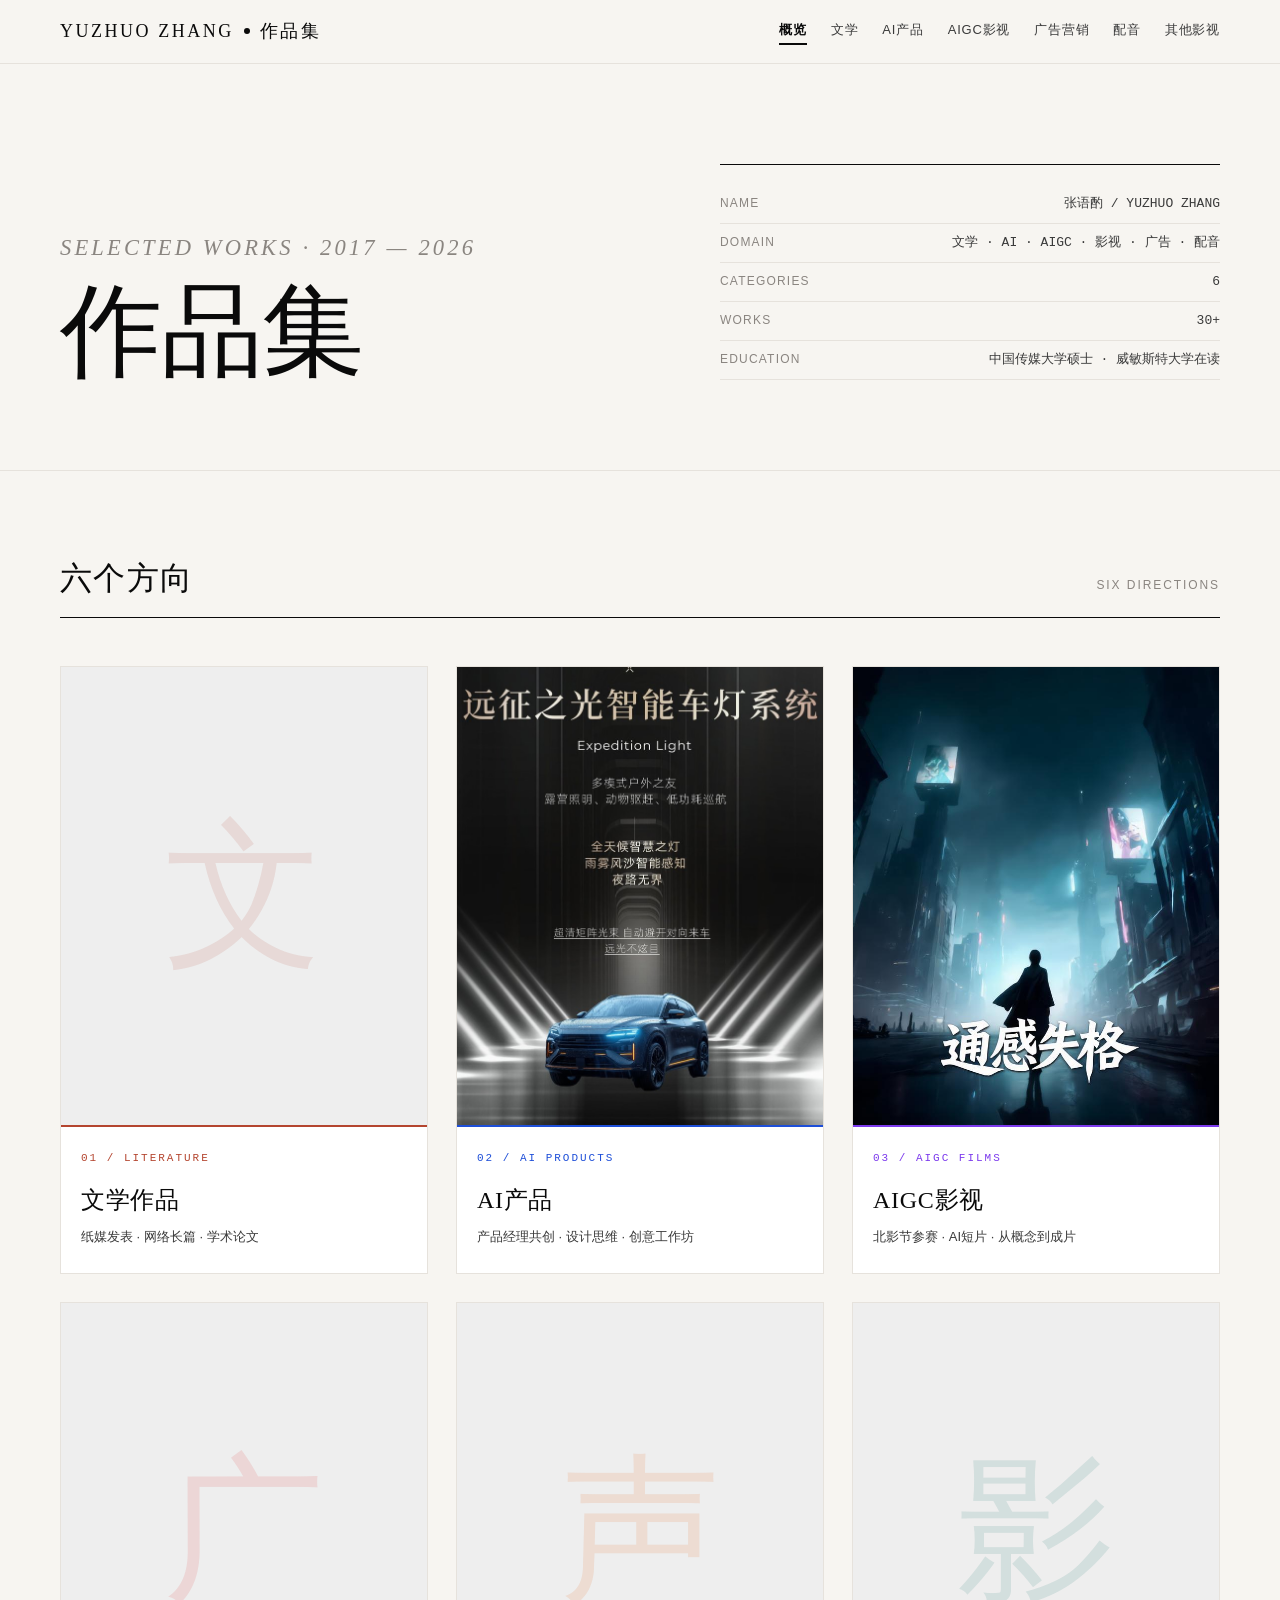
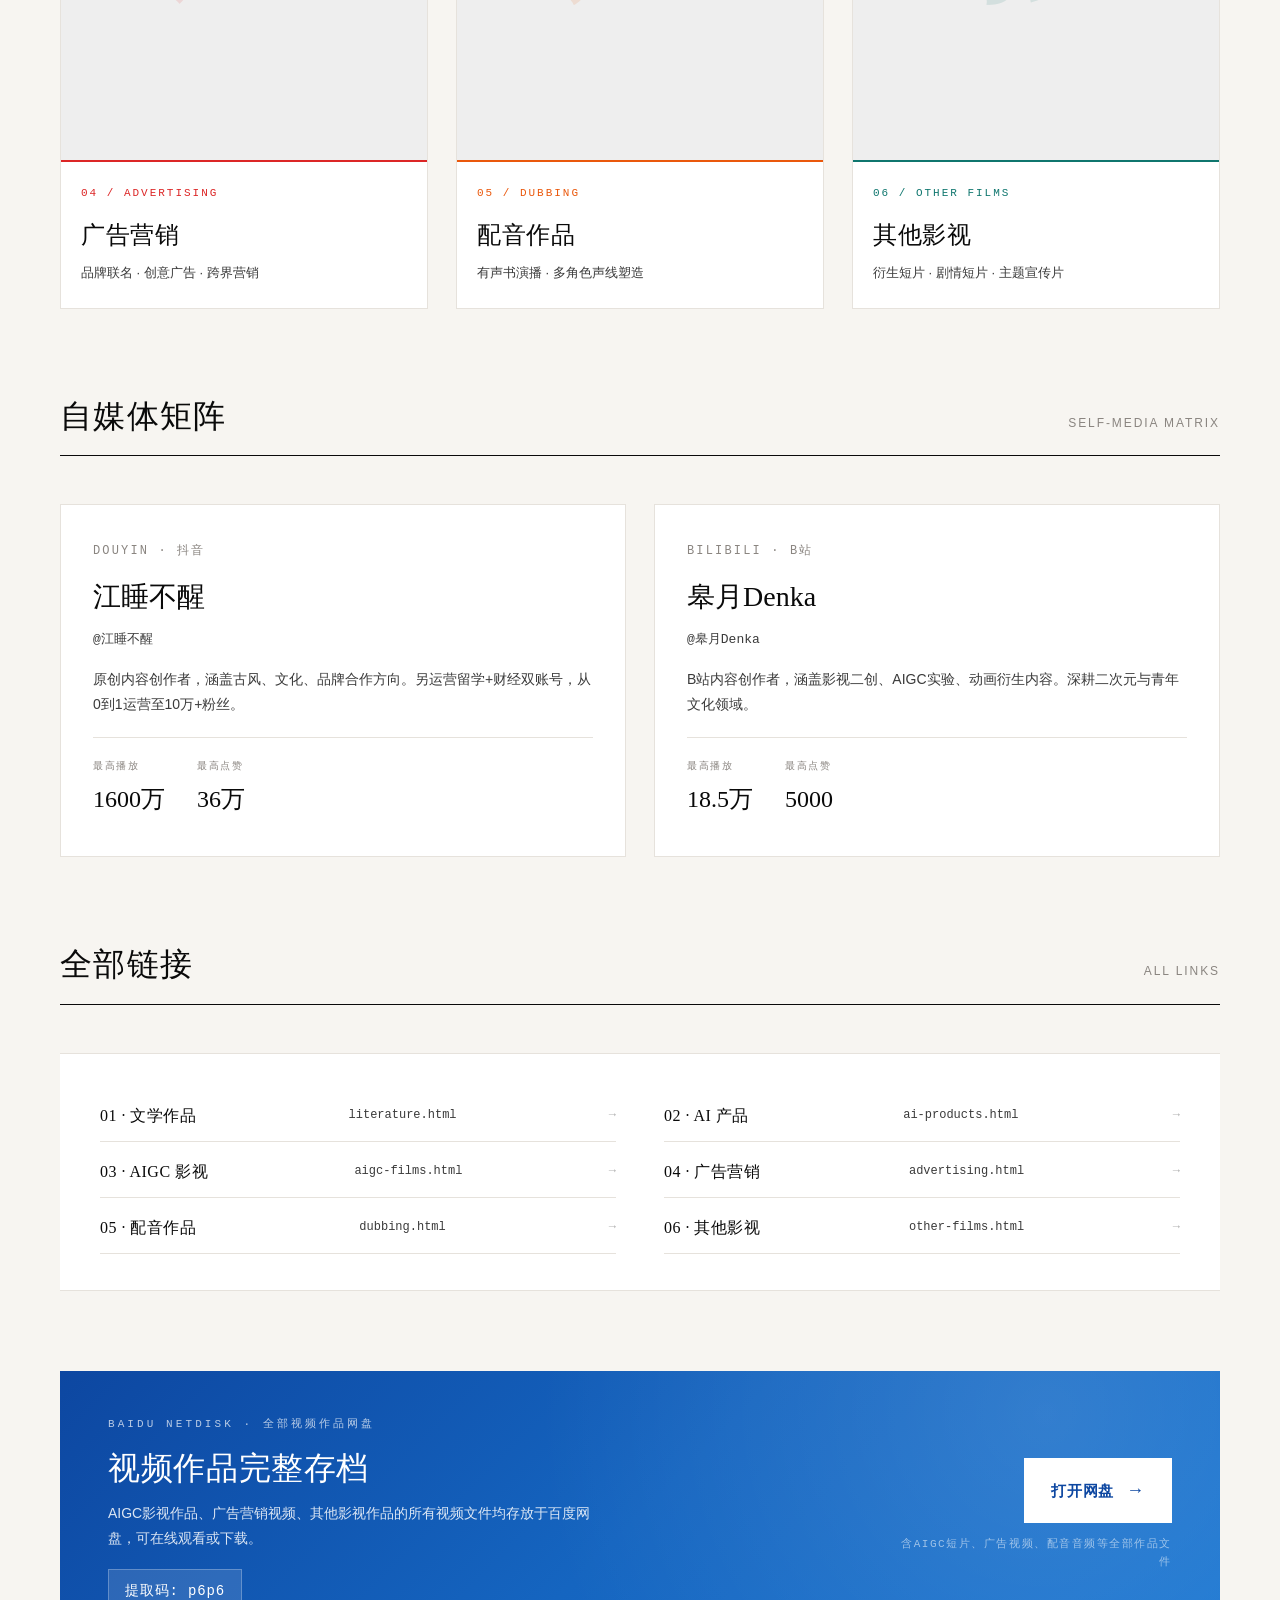
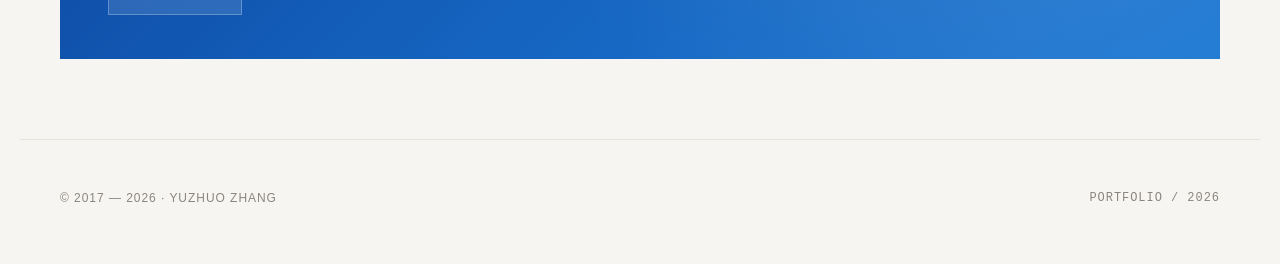
==== index.html @ d8e66ccd "重构作品集为纯静态HTML站点 - 替换Next.js项目为7个自包含静态HTML页面 - 新增文学作品页面（线上原缺失） - 新增自媒体矩阵展示（抖音/B站数据） - 所有视频作品链接替换为百度网盘" ====
<!DOCTYPE html>
<html lang="zh-CN">
<head>
<meta charset="UTF-8">
<meta name="viewport" content="width=device-width,initial-scale=1.0">
<title>张语酌 · 创意作品集 | 文学 · AI · AIGC · 影视 · 广告 · 配音</title>
<meta name="description" content="张语酌的文学作品、AI产品、AIGC影视作品、广告营销、配音作品与影像创作精选作品集。2017—2026。">
<link rel="stylesheet" href="css/style.css">
</head>
<body>

<nav class="top">
  <div class="nav-inner">
    <div class="brand">YUZHUO ZHANG<span class="dot"></span>作品集</div>
    <div class="nav-links">
      <a href="index.html" class="active">概览</a>
      <a href="literature.html">文学</a>
      <a href="ai-products.html">AI产品</a>
      <a href="aigc-films.html">AIGC影视</a>
      <a href="advertising.html">广告营销</a>
      <a href="dubbing.html">配音</a>
      <a href="other-films.html">其他影视</a>
    </div>
  </div>
</nav>

<header class="hero">
  <div class="hero-inner">
    <div>
      <h1 class="hero-title reveal">
        <span class="en">Selected Works · 2017 — 2026</span>
        作品集
      </h1>
    </div>
    <div class="hero-meta reveal">
      <div class="row"><span>NAME</span><span>张语酌 / YUZHUO ZHANG</span></div>
      <div class="row"><span>DOMAIN</span><span>文学 · AI · AIGC · 影视 · 广告 · 配音</span></div>
      <div class="row"><span>CATEGORIES</span><span>6</span></div>
      <div class="row"><span>WORKS</span><span>30+</span></div>
      <div class="row"><span>EDUCATION</span><span>中国传媒大学硕士 · 威敏斯特大学在读</span></div>
    </div>
  </div>
</header>

<section>
  <div class="sec-head reveal">
    <h2>六个方向</h2>
    <span class="label">Six Directions</span>
  </div>
  <div class="tiles">
    <a class="tile reveal" data-c="lit" href="literature.html">
      <div class="thumb typo"><span class="glyph" style="color:rgba(180,69,47,.12)">文</span></div>
      <div class="info">
        <div class="num">01 / LITERATURE</div>
        <h3>文学作品</h3>
        <div class="sub-text">纸媒发表 · 网络长篇 · 学术论文</div>
        <span class="arrow">&rarr;</span>
      </div>
    </a>
    <a class="tile reveal" data-c="ai" href="ai-products.html">
      <div class="thumb"><img src="images/ai_carlight_poster.jpg" alt="远征之光智能车灯系统"></div>
      <div class="info">
        <div class="num">02 / AI PRODUCTS</div>
        <h3>AI产品</h3>
        <div class="sub-text">产品经理共创 · 设计思维 · 创意工作坊</div>
        <span class="arrow">&rarr;</span>
      </div>
    </a>
    <a class="tile reveal" data-c="aigc" href="aigc-films.html">
      <div class="thumb"><img src="images/tongshi_poster.jpg" alt="通感失格"></div>
      <div class="info">
        <div class="num">03 / AIGC FILMS</div>
        <h3>AIGC影视</h3>
        <div class="sub-text">北影节参赛 · AI短片 · 从概念到成片</div>
        <span class="arrow">&rarr;</span>
      </div>
    </a>
    <a class="tile reveal" data-c="ad" href="advertising.html">
      <div class="thumb typo"><span class="glyph" style="color:rgba(220,38,38,.12)">广</span></div>
      <div class="info">
        <div class="num">04 / ADVERTISING</div>
        <h3>广告营销</h3>
        <div class="sub-text">品牌联名 · 创意广告 · 跨界营销</div>
        <span class="arrow">&rarr;</span>
      </div>
    </a>
    <a class="tile reveal" data-c="dub" href="dubbing.html">
      <div class="thumb typo"><span class="glyph" style="color:rgba(234,88,12,.12)">声</span></div>
      <div class="info">
        <div class="num">05 / DUBBING</div>
        <h3>配音作品</h3>
        <div class="sub-text">有声书演播 · 多角色声线塑造</div>
        <span class="arrow">&rarr;</span>
      </div>
    </a>
    <a class="tile reveal" data-c="other" href="other-films.html">
      <div class="thumb typo"><span class="glyph" style="color:rgba(15,118,110,.12)">影</span></div>
      <div class="info">
        <div class="num">06 / OTHER FILMS</div>
        <h3>其他影视</h3>
        <div class="sub-text">衍生短片 · 剧情短片 · 主题宣传片</div>
        <span class="arrow">&rarr;</span>
      </div>
    </a>
  </div>
</section>

<section style="padding-top:0">
  <div class="sec-head reveal">
    <h2>自媒体矩阵</h2>
    <span class="label">Self-Media Matrix</span>
  </div>
  <div class="media-grid reveal">
    <div class="media-card">
      <div class="platform">DOUYIN · 抖音</div>
      <h3>江睡不醒</h3>
      <div class="handle">@江睡不醒</div>
      <p style="font-size:14px;color:var(--ink-soft);line-height:1.8">原创内容创作者，涵盖古风、文化、品牌合作方向。另运营留学+财经双账号，从0到1运营至10万+粉丝。</p>
      <div class="stats">
        <div class="s"><span>最高播放</span><b>1600万</b></div>
        <div class="s"><span>最高点赞</span><b>36万</b></div>
      </div>
    </div>
    <div class="media-card">
      <div class="platform">BILIBILI · B站</div>
      <h3>皋月Denka</h3>
      <div class="handle">@皋月Denka</div>
      <p style="font-size:14px;color:var(--ink-soft);line-height:1.8">B站内容创作者，涵盖影视二创、AIGC实验、动画衍生内容。深耕二次元与青年文化领域。</p>
      <div class="stats">
        <div class="s"><span>最高播放</span><b>18.5万</b></div>
        <div class="s"><span>最高点赞</span><b>5000</b></div>
      </div>
    </div>
  </div>
</section>

<section style="padding-top:0">
  <div class="sec-head reveal">
    <h2>全部链接</h2>
    <span class="label">All Links</span>
  </div>
  <div class="links-bar">
    <div class="links-inner reveal">
      <a class="lk" href="literature.html"><span class="name">01 · 文学作品</span><span>literature.html</span><span class="arr">&rarr;</span></a>
      <a class="lk" href="ai-products.html"><span class="name">02 · AI 产品</span><span>ai-products.html</span><span class="arr">&rarr;</span></a>
      <a class="lk" href="aigc-films.html"><span class="name">03 · AIGC 影视</span><span>aigc-films.html</span><span class="arr">&rarr;</span></a>
      <a class="lk" href="advertising.html"><span class="name">04 · 广告营销</span><span>advertising.html</span><span class="arr">&rarr;</span></a>
      <a class="lk" href="dubbing.html"><span class="name">05 · 配音作品</span><span>dubbing.html</span><span class="arr">&rarr;</span></a>
      <a class="lk" href="other-films.html"><span class="name">06 · 其他影视</span><span>other-films.html</span><span class="arr">&rarr;</span></a>
    </div>
  </div>
</section>

<section style="padding-top:0">
  <div class="netdisk-card reveal">
    <div class="nd-info">
      <div class="nd-eyebrow">BAIDU NETDISK · 全部视频作品网盘</div>
      <h3>视频作品完整存档</h3>
      <p>AIGC影视作品、广告营销视频、其他影视作品的所有视频文件均存放于百度网盘，可在线观看或下载。</p>
      <div class="nd-code">提取码: p6p6</div>
    </div>
    <div class="nd-actions">
      <a class="btn-netdisk" href="https://pan.baidu.com/s/15EOF1JKsjCaMnwmV0i0VhA?pwd=p6p6" target="_blank" rel="noopener">
        <span>打开网盘</span><span class="arr">&rarr;</span>
      </a>
      <div class="nd-note">含AIGC短片、广告视频、配音音频等全部作品文件</div>
    </div>
  </div>
</section>

<footer>
  <div>&copy; 2017 — 2026 · YUZHUO ZHANG</div>
  <div class="r">PORTFOLIO / 2026</div>
</footer>

<script src="js/main.js"></script>
</body>
</html>
---- css/style.css ----
:root{
  --ink:#0a0a0a;--ink-soft:#3a3a3a;--mute:#8a8580;--line:#e6e2dc;--bg:#f7f5f1;--paper:#ffffff;
  --serif:"Songti SC","STSongti-SC-Regular","Songti TC","Noto Serif CJK SC",Georgia,"Times New Roman",serif;
  --sans:-apple-system,BlinkMacSystemFont,"PingFang SC","Helvetica Neue","Microsoft YaHei",sans-serif;
  --mono:"SF Mono",ui-monospace,Menlo,Consolas,monospace;
  --c-lit:#b4452f;--c-ai:#1d4ed8;--c-aigc:#7c3aed;--c-ad:#dc2626;--c-dub:#ea580c;--c-other:#0f766e;
  --netdisk:#1565c0;
}
*{margin:0;padding:0;box-sizing:border-box}
html{scroll-behavior:smooth}
body{font-family:var(--sans);background:var(--bg);color:var(--ink);line-height:1.7;-webkit-font-smoothing:antialiased;overflow-x:hidden}
img{display:block;max-width:100%;height:auto}
a{color:inherit;text-decoration:none;transition:opacity .2s}
a:hover{opacity:.75}
::selection{background:var(--ink);color:var(--bg)}

/* NAV */
nav.top{position:sticky;top:0;z-index:50;background:rgba(247,245,241,.92);backdrop-filter:saturate(160%) blur(14px);-webkit-backdrop-filter:saturate(160%) blur(14px);border-bottom:1px solid var(--line)}
.nav-inner{max-width:1240px;margin:0 auto;padding:16px 40px;display:flex;align-items:center;justify-content:space-between}
.brand{font-family:var(--serif);font-size:18px;letter-spacing:.14em;white-space:nowrap}
.brand .dot{display:inline-block;width:6px;height:6px;background:var(--ink);border-radius:50%;margin:0 10px 3px;vertical-align:middle}
.nav-links{display:flex;gap:24px}
.nav-links a{font-size:13px;letter-spacing:.06em;color:var(--ink-soft);transition:color .25s;position:relative;padding-bottom:2px}
.nav-links a:hover{color:var(--ink);opacity:1}
.nav-links a.active{color:var(--ink);font-weight:600}
.nav-links a.active::after{content:"";position:absolute;bottom:-2px;left:0;right:0;height:2px;background:var(--ink)}

/* HERO */
.hero{position:relative;border-bottom:1px solid var(--line);overflow:hidden}
.hero-inner{max-width:1240px;margin:0 auto;padding:100px 40px 90px;display:grid;grid-template-columns:1.2fr 1fr;gap:60px;align-items:end}
.hero-title{font-family:var(--serif);font-weight:400;font-size:clamp(56px,8vw,128px);line-height:.95;letter-spacing:-.01em;color:var(--ink)}
.hero-title .en{display:block;font-family:Georgia,serif;font-style:italic;font-weight:300;font-size:.22em;letter-spacing:.14em;color:var(--mute);margin-bottom:24px;text-transform:uppercase}
.hero-meta{font-size:14px;color:var(--ink-soft);border-top:1px solid var(--ink);padding-top:20px}
.hero-meta .row{display:flex;justify-content:space-between;padding:8px 0;border-bottom:1px solid var(--line)}
.hero-meta .row span:first-child{color:var(--mute);letter-spacing:.1em;font-size:12px;text-transform:uppercase}
.hero-meta .row span:last-child{font-family:var(--mono);font-size:13px}

/* Sub-page hero */
.hero.sub{background:var(--paper)}
.hero.sub .hero-inner{padding:80px 40px 64px;align-items:center}
.hero-cat{font-family:var(--mono);font-size:12px;letter-spacing:.28em;margin-bottom:18px;text-transform:uppercase}
.hero.sub h1{font-family:var(--serif);font-weight:400;font-size:clamp(48px,7vw,108px);line-height:1;letter-spacing:-.01em}
.hero.sub h1 .en{display:block;font-family:Georgia,serif;font-style:italic;font-weight:300;font-size:.2em;letter-spacing:.16em;color:var(--mute);margin-bottom:28px;text-transform:uppercase}
.hero.sub .sub-text{margin-top:20px;max-width:520px;font-size:16px;color:var(--ink-soft);line-height:1.85}
.hero-visual{position:relative;overflow:hidden;background:#000;aspect-ratio:4/5;max-height:520px}
.hero-visual img{width:100%;height:100%;object-fit:cover}

/* SECTION */
section{max-width:1240px;margin:0 auto;padding:80px 40px}
.sec-head{display:flex;align-items:baseline;justify-content:space-between;border-bottom:1px solid var(--ink);padding-bottom:12px;margin-bottom:48px}
.sec-head h2{font-family:var(--serif);font-size:32px;font-weight:400;letter-spacing:.04em}
.sec-head .label{font-size:12px;letter-spacing:.16em;color:var(--mute);text-transform:uppercase}

/* TILES */
.tiles{display:grid;grid-template-columns:repeat(3,1fr);gap:28px}
.tile{position:relative;display:block;overflow:hidden;background:var(--paper);border:1px solid var(--line);transition:transform .4s cubic-bezier(.2,.7,.2,1),box-shadow .4s}
.tile:hover{transform:translateY(-5px);box-shadow:0 16px 40px -16px rgba(0,0,0,.15);opacity:1}
.tile .thumb{aspect-ratio:4/5;overflow:hidden;background:#eee;position:relative}
.tile .thumb img{width:100%;height:100%;object-fit:cover;transition:transform .6s cubic-bezier(.2,.7,.2,1)}
.tile:hover .thumb img{transform:scale(1.05)}
.tile .thumb.typo{display:flex;align-items:center;justify-content:center}
.tile .thumb.typo .glyph{font-family:var(--serif);font-size:160px;line-height:1;color:rgba(0,0,0,.06);position:absolute;font-weight:400}
.tile .info{padding:22px 20px 24px}
.tile .num{font-family:var(--mono);font-size:11px;letter-spacing:.18em;color:var(--mute);margin-bottom:12px}
.tile h3{font-family:var(--serif);font-size:24px;font-weight:400;margin-bottom:6px;letter-spacing:.03em}
.tile .sub-text{font-size:13px;color:var(--ink-soft)}
.tile .arrow{position:absolute;bottom:18px;right:18px;font-size:20px;color:var(--ink);opacity:0;transform:translateX(-6px);transition:all .3s}
.tile:hover .arrow{opacity:1;transform:translateX(0)}
.tile[data-c="lit"] .info{border-top:2px solid var(--c-lit)}
.tile[data-c="ai"] .info{border-top:2px solid var(--c-ai)}
.tile[data-c="aigc"] .info{border-top:2px solid var(--c-aigc)}
.tile[data-c="ad"] .info{border-top:2px solid var(--c-ad)}
.tile[data-c="dub"] .info{border-top:2px solid var(--c-dub)}
.tile[data-c="other"] .info{border-top:2px solid var(--c-other)}
.tile[data-c="lit"] .num{color:var(--c-lit)}
.tile[data-c="ai"] .num{color:var(--c-ai)}
.tile[data-c="aigc"] .num{color:var(--c-aigc)}
.tile[data-c="ad"] .num{color:var(--c-ad)}
.tile[data-c="dub"] .num{color:var(--c-dub)}
.tile[data-c="other"] .num{color:var(--c-other)}

/* LINKS BAR */
.links-bar{border-top:1px solid var(--line);border-bottom:1px solid var(--line);background:var(--paper)}
.links-inner{max-width:1240px;margin:0 auto;padding:36px 40px;display:grid;grid-template-columns:repeat(2,1fr);gap:4px 48px}
.lk{display:flex;align-items:center;justify-content:space-between;padding:12px 0;border-bottom:1px solid var(--line);font-family:var(--mono);font-size:12px;color:var(--ink-soft);transition:color .2s}
.lk:hover{color:var(--ink);opacity:1}
.lk .name{font-family:var(--serif);font-size:16px;color:var(--ink);letter-spacing:.03em}
.lk .arr{opacity:.4}

/* NETDISK CARD */
.netdisk-card{max-width:1240px;margin:0 auto;background:linear-gradient(135deg,#0d47a1,#1565c0 50%,#1976d2);color:#fff;padding:44px 48px;display:grid;grid-template-columns:1.4fr 1fr;gap:40px;align-items:center;position:relative;overflow:hidden}
.netdisk-card::before{content:"";position:absolute;inset:0;background:radial-gradient(circle at 85% 15%,rgba(255,255,255,.12),transparent 50%);pointer-events:none}
.netdisk-card .nd-info{position:relative}
.netdisk-card .nd-eyebrow{font-family:var(--mono);font-size:11px;letter-spacing:.28em;opacity:.7;margin-bottom:16px;text-transform:uppercase}
.netdisk-card h3{font-family:var(--serif);font-size:32px;line-height:1.15;font-weight:400;margin-bottom:14px;letter-spacing:.02em}
.netdisk-card p{font-size:14px;color:rgba(255,255,255,.85);max-width:500px;line-height:1.8}
.netdisk-card .nd-code{margin-top:18px;display:inline-block;font-family:var(--mono);font-size:14px;background:rgba(255,255,255,.12);padding:10px 16px;border:1px solid rgba(255,255,255,.25);letter-spacing:.06em}
.netdisk-card .nd-actions{display:flex;flex-direction:column;gap:12px;align-items:flex-end;position:relative}
.btn-netdisk{display:inline-flex;align-items:center;gap:12px;background:#fff;color:#0d47a1;font-family:var(--sans);font-size:15px;font-weight:600;letter-spacing:.05em;padding:16px 26px;border:1px solid #fff;transition:transform .2s}
.btn-netdisk:hover{transform:translateY(-2px);opacity:1}
.btn-netdisk .arr{font-size:18px}
.netdisk-card .nd-note{font-family:var(--mono);font-size:11px;letter-spacing:.14em;color:rgba(255,255,255,.55);text-transform:uppercase;max-width:280px;text-align:right}

/* PROJECT CARDS */
.projects{display:flex;flex-direction:column;gap:60px}
.proj{display:grid;grid-template-columns:1fr 1.1fr;gap:48px;align-items:start;padding-bottom:56px;border-bottom:1px solid var(--line)}
.proj:last-child{border-bottom:0}
.proj.flip .p-info{order:2}
.proj.flip .p-media{order:1}
.p-info .ctx{font-family:var(--mono);font-size:11px;letter-spacing:.2em;text-transform:uppercase;margin-bottom:12px}
.p-info h3{font-family:var(--serif);font-size:38px;font-weight:400;line-height:1.1;margin-bottom:6px;letter-spacing:.01em}
.p-info h3 .en{display:block;font-family:Georgia,serif;font-style:italic;font-size:15px;color:var(--mute);margin-bottom:10px;letter-spacing:.06em;font-weight:300}
.p-info .meta{display:flex;flex-wrap:wrap;gap:6px 20px;margin:16px 0 20px;font-family:var(--mono);font-size:12px;color:var(--ink-soft);letter-spacing:.06em}
.p-info .meta span::before{content:"|";margin-right:10px;color:var(--mute);opacity:.5}
.p-info .meta span:first-child::before{content:"";margin-right:0}
.p-info .desc{font-size:15px;color:var(--ink-soft);margin-top:10px;max-width:520px}
.p-info .tags{display:flex;flex-wrap:wrap;gap:8px;margin-top:18px}
.p-info .tag{font-family:var(--mono);font-size:11px;letter-spacing:.1em;padding:5px 10px;border:1px solid var(--line);color:var(--ink-soft);text-transform:uppercase}
.p-media{position:relative;overflow:hidden;background:#1a1a1a;aspect-ratio:16/10}
.p-media.h-tall{aspect-ratio:3/4}
.p-media.h-43{aspect-ratio:4/3}
.p-media img{width:100%;height:100%;object-fit:cover;transition:transform .8s ease}
.p-media:hover img{transform:scale(1.03)}
.p-media .badge{position:absolute;top:12px;left:12px;background:rgba(0,0,0,.6);color:#fff;font-family:var(--mono);font-size:10px;letter-spacing:.16em;padding:5px 9px;backdrop-filter:blur(6px)}

/* GALLERY */
.gallery{display:grid;grid-template-columns:repeat(3,1fr);gap:12px}
.gallery .g{position:relative;overflow:hidden;background:#eee;aspect-ratio:16/10}
.gallery .g.tall{aspect-ratio:3/4}
.gallery .g.wide{grid-column:span 2}
.gallery .g img{width:100%;height:100%;object-fit:cover;transition:transform .6s ease}
.gallery .g:hover img{transform:scale(1.04)}
.gallery .g .cap{position:absolute;left:0;right:0;bottom:0;padding:10px 12px;background:linear-gradient(transparent,rgba(0,0,0,.75));color:#fff;font-family:var(--mono);font-size:11px;letter-spacing:.1em;opacity:0;transition:.3s}
.gallery .g:hover .cap{opacity:1}

/* AD CARDS */
.ads{display:flex;flex-direction:column;gap:0;border-top:1px solid var(--line)}
.ad{display:grid;grid-template-columns:1.2fr 1fr;gap:0;border-bottom:1px solid var(--line);transition:background .3s;position:relative;overflow:hidden}
.ad:hover{background:var(--paper);opacity:1}
.ad.flip .a-poster{order:2}
.ad.flip .a-body{order:1}
.a-poster{position:relative;aspect-ratio:4/5;overflow:hidden;color:#fff;display:flex;align-items:flex-end;padding:32px}
.a-poster .glyph{position:absolute;inset:0;display:flex;align-items:center;justify-content:center;font-family:var(--serif);font-weight:400;letter-spacing:.06em;z-index:1}
.a-poster .glyph.bg{font-size:240px;line-height:1;color:rgba(255,255,255,.06);z-index:0}
.a-poster .meta{position:relative;z-index:2;font-family:var(--mono);font-size:11px;letter-spacing:.18em;text-transform:uppercase;color:rgba(255,255,255,.85)}
.a-body{padding:44px 44px;display:flex;flex-direction:column;justify-content:space-between;gap:24px}
.a-body .tag{font-family:var(--mono);font-size:11px;letter-spacing:.2em;text-transform:uppercase;margin-bottom:16px}
.a-body h3{font-family:var(--serif);font-size:36px;font-weight:400;line-height:1.1;letter-spacing:.02em}
.a-body h3 .en{display:block;font-family:Georgia,serif;font-style:italic;font-size:16px;color:var(--mute);margin-bottom:8px;letter-spacing:.06em;font-weight:300}
.a-body .role{font-size:13px;color:var(--mute);margin-top:6px;letter-spacing:.04em}
.a-body .desc{font-size:15px;color:var(--ink-soft);margin-top:16px;max-width:480px;line-height:1.85}
.a-body .actions{display:flex;align-items:center;gap:16px;margin-top:auto;padding-top:20px;border-top:1px solid var(--line)}
.btn-watch{display:inline-flex;align-items:center;gap:10px;padding:13px 20px;background:var(--ink);color:#fff;font-family:var(--sans);font-size:14px;letter-spacing:.05em;transition:all .25s}
.btn-watch:hover{opacity:1;transform:translateY(-2px)}
.btn-watch .arr{font-size:15px;margin-left:4px}
.a-body .url-text{font-family:var(--mono);font-size:11px;color:var(--mute);word-break:break-all;flex:1}

/* AUDIO CARDS */
.audios{display:grid;grid-template-columns:repeat(2,1fr);gap:28px}
.audio{position:relative;background:var(--paper);border:1px solid var(--line);overflow:hidden;transition:all .3s}
.audio:hover{transform:translateY(-4px);box-shadow:0 18px 44px -18px rgba(0,0,0,.15);opacity:1}
.audio .cover{position:relative;aspect-ratio:1/1;overflow:hidden;color:#fff;padding:32px;display:flex;flex-direction:column;justify-content:space-between}
.audio .cover::before{content:"";position:absolute;inset:0}
.audio .cover>*{position:relative;z-index:2}
.audio .cover .play{position:absolute;right:20px;bottom:20px;width:56px;height:56px;border-radius:50%;background:#fff;color:#000;display:flex;align-items:center;justify-content:center;font-size:20px;z-index:3;transition:all .25s}
.audio:hover .cover .play{transform:scale(1.1)}
.audio .cover .genre{font-family:var(--mono);font-size:11px;letter-spacing:.2em;text-transform:uppercase;color:rgba(255,255,255,.7)}
.audio .cover h3{font-family:var(--serif);font-size:36px;font-weight:400;line-height:1.05;letter-spacing:.04em;margin-top:auto;text-shadow:0 2px 12px rgba(0,0,0,.4)}
.audio .cover .by{margin-top:12px;font-family:var(--mono);font-size:11px;letter-spacing:.18em;color:rgba(255,255,255,.65);text-transform:uppercase}
.audio .meta-body{padding:24px 28px 28px}
.audio .meta-body .tag{font-family:var(--mono);font-size:11px;letter-spacing:.2em;text-transform:uppercase;margin-bottom:8px}
.audio .meta-body p{font-size:14px;color:var(--ink-soft);line-height:1.8;margin-bottom:16px}
.audio .meta-body .stats{display:flex;gap:24px;padding-top:16px;border-top:1px solid var(--line)}
.audio .meta-body .stats .s span{display:block;font-family:var(--mono);font-size:10px;letter-spacing:.16em;color:var(--mute);text-transform:uppercase;margin-bottom:3px}
.audio .meta-body .stats .s b{font-family:var(--serif);font-size:18px;font-weight:400;color:var(--ink)}
.audio .meta-body .actions{display:flex;align-items:center;gap:12px;margin-top:18px}
.btn-listen{display:inline-flex;align-items:center;gap:10px;padding:11px 18px;background:var(--ink);color:#fff;font-size:13px;letter-spacing:.05em;transition:all .25s}
.btn-listen:hover{opacity:1;transform:translateY(-2px)}
.btn-listen .arr{margin-left:4px}

/* FILM CARDS */
.films{display:grid;grid-template-columns:repeat(3,1fr);gap:24px}
.film{position:relative;background:var(--paper);border:1px solid var(--line);overflow:hidden;transition:all .3s;display:flex;flex-direction:column}
.film:hover{transform:translateY(-4px);box-shadow:0 18px 44px -18px rgba(0,0,0,.15);opacity:1}
.film .poster{position:relative;aspect-ratio:3/4;overflow:hidden;color:#fff;padding:24px;display:flex;flex-direction:column;justify-content:flex-end}
.film .poster::before{content:"";position:absolute;inset:0}
.film .poster>*{position:relative;z-index:2}
.film .poster .badge{position:absolute;top:16px;left:16px;font-family:var(--mono);font-size:10px;letter-spacing:.18em;background:rgba(255,255,255,.15);backdrop-filter:blur(6px);padding:5px 9px;text-transform:uppercase;z-index:3}
.film .poster .glyph{position:absolute;right:-8px;top:-24px;font-family:var(--serif);font-size:180px;line-height:1;color:rgba(255,255,255,.06);font-weight:400;z-index:1}
.film .poster .role{font-family:var(--mono);font-size:11px;letter-spacing:.2em;color:rgba(255,255,255,.8);text-transform:uppercase;margin-bottom:8px}
.film .poster h3{font-family:var(--serif);font-size:30px;font-weight:400;line-height:1.1;letter-spacing:.03em;text-shadow:0 2px 12px rgba(0,0,0,.4)}
.film .poster h3 .en{display:block;font-family:Georgia,serif;font-style:italic;font-size:13px;color:rgba(255,255,255,.7);margin-bottom:6px;letter-spacing:.06em;font-weight:300}
.film .info{padding:18px 24px 22px;flex:1;display:flex;flex-direction:column;justify-content:space-between;gap:14px}
.film .info .tag{font-family:var(--mono);font-size:11px;letter-spacing:.2em;text-transform:uppercase}
.film .info p{font-size:14px;color:var(--ink-soft);line-height:1.75;margin-top:8px}
.film .actions{display:flex;align-items:center;gap:10px;padding-top:14px;border-top:1px solid var(--line)}

/* LITERATURE LIST */
.lit-list{display:grid;grid-template-columns:repeat(2,1fr);gap:20px}
.lit-item{display:grid;grid-template-columns:100px 1fr;gap:20px;padding:24px;background:var(--paper);border:1px solid var(--line);transition:all .3s}
.lit-item:hover{box-shadow:0 12px 32px -16px rgba(0,0,0,.12);opacity:1}
.lit-item .lit-img{width:100px;height:130px;object-fit:cover;background:#eee}
.lit-item .lit-info .pub{font-family:var(--mono);font-size:11px;letter-spacing:.14em;color:var(--c-lit);text-transform:uppercase;margin-bottom:8px}
.lit-item .lit-info h3{font-family:var(--serif);font-size:22px;font-weight:400;line-height:1.2;margin-bottom:8px}
.lit-item .lit-info .meta{font-size:13px;color:var(--mute);line-height:1.6}
.lit-item.text-only{grid-template-columns:1fr;align-items:center}
.lit-item.text-only .lit-info{padding-left:0}

/* SELF-MEDIA */
.media-grid{display:grid;grid-template-columns:repeat(2,1fr);gap:28px}
.media-card{background:var(--paper);border:1px solid var(--line);padding:36px 32px;transition:all .3s}
.media-card:hover{box-shadow:0 16px 40px -16px rgba(0,0,0,.12);opacity:1}
.media-card .platform{font-family:var(--mono);font-size:12px;letter-spacing:.18em;color:var(--mute);text-transform:uppercase;margin-bottom:12px}
.media-card h3{font-family:var(--serif);font-size:28px;font-weight:400;margin-bottom:8px}
.media-card .handle{font-family:var(--mono);font-size:13px;color:var(--ink-soft);margin-bottom:16px}
.media-card .stats{display:flex;gap:32px;margin-top:20px;padding-top:20px;border-top:1px solid var(--line)}
.media-card .stats .s span{display:block;font-family:var(--mono);font-size:10px;letter-spacing:.16em;color:var(--mute);text-transform:uppercase;margin-bottom:4px}
.media-card .stats .s b{font-family:var(--serif);font-size:24px;font-weight:400;color:var(--ink)}

/* FOOTER */
footer{max-width:1240px;margin:0 auto;padding:48px 40px 56px;display:flex;justify-content:space-between;align-items:center;font-size:12px;color:var(--mute);letter-spacing:.08em;border-top:1px solid var(--line)}
footer .r{font-family:var(--mono)}
footer .back{color:var(--ink-soft)}
footer .back:hover{opacity:1;color:var(--ink)}

/* REVEAL */
.reveal{opacity:0;transform:translateY(16px);transition:opacity .7s ease,transform .7s cubic-bezier(.2,.7,.2,1)}
.reveal.in{opacity:1;transform:none}

/* RESPONSIVE */
@media(max-width:980px){
  .hero-inner{grid-template-columns:1fr;gap:32px;padding:60px 24px 56px}
  .hero.sub .hero-inner{padding:56px 24px 48px}
  .tiles{grid-template-columns:repeat(2,1fr)}
  .links-inner{grid-template-columns:1fr;padding:28px 24px}
  .projects,.proj,.proj.flip{grid-template-columns:1fr}
  .proj.flip .p-info{order:1}
  .proj.flip .p-media{order:2}
  .gallery{grid-template-columns:repeat(2,1fr)}
  .gallery .g.wide{grid-column:span 2}
  .ads,.ad,.ad.flip{grid-template-columns:1fr}
  .ad.flip .a-poster{order:1}
  .ad.flip .a-body{order:2}
  .a-body{padding:28px 24px}
  .audios{grid-template-columns:1fr}
  .films{grid-template-columns:1fr}
  .lit-list{grid-template-columns:1fr}
  .media-grid{grid-template-columns:1fr}
  .netdisk-card{grid-template-columns:1fr;padding:32px 24px;gap:24px}
  .netdisk-card .nd-actions{align-items:flex-start}
  section{padding:56px 24px}
  .nav-inner{padding:12px 20px}
  .nav-links{display:none}
  .p-info h3{font-size:28px}
  .a-body h3{font-size:28px}
  .film .poster h3{font-size:24px}
  .hero-title{font-size:48px}
  .hero.sub h1{font-size:42px}
}
@media(max-width:560px){
  .tiles{grid-template-columns:1fr}
  .gallery{grid-template-columns:1fr}
  .gallery .g.wide{grid-column:span 1}
}
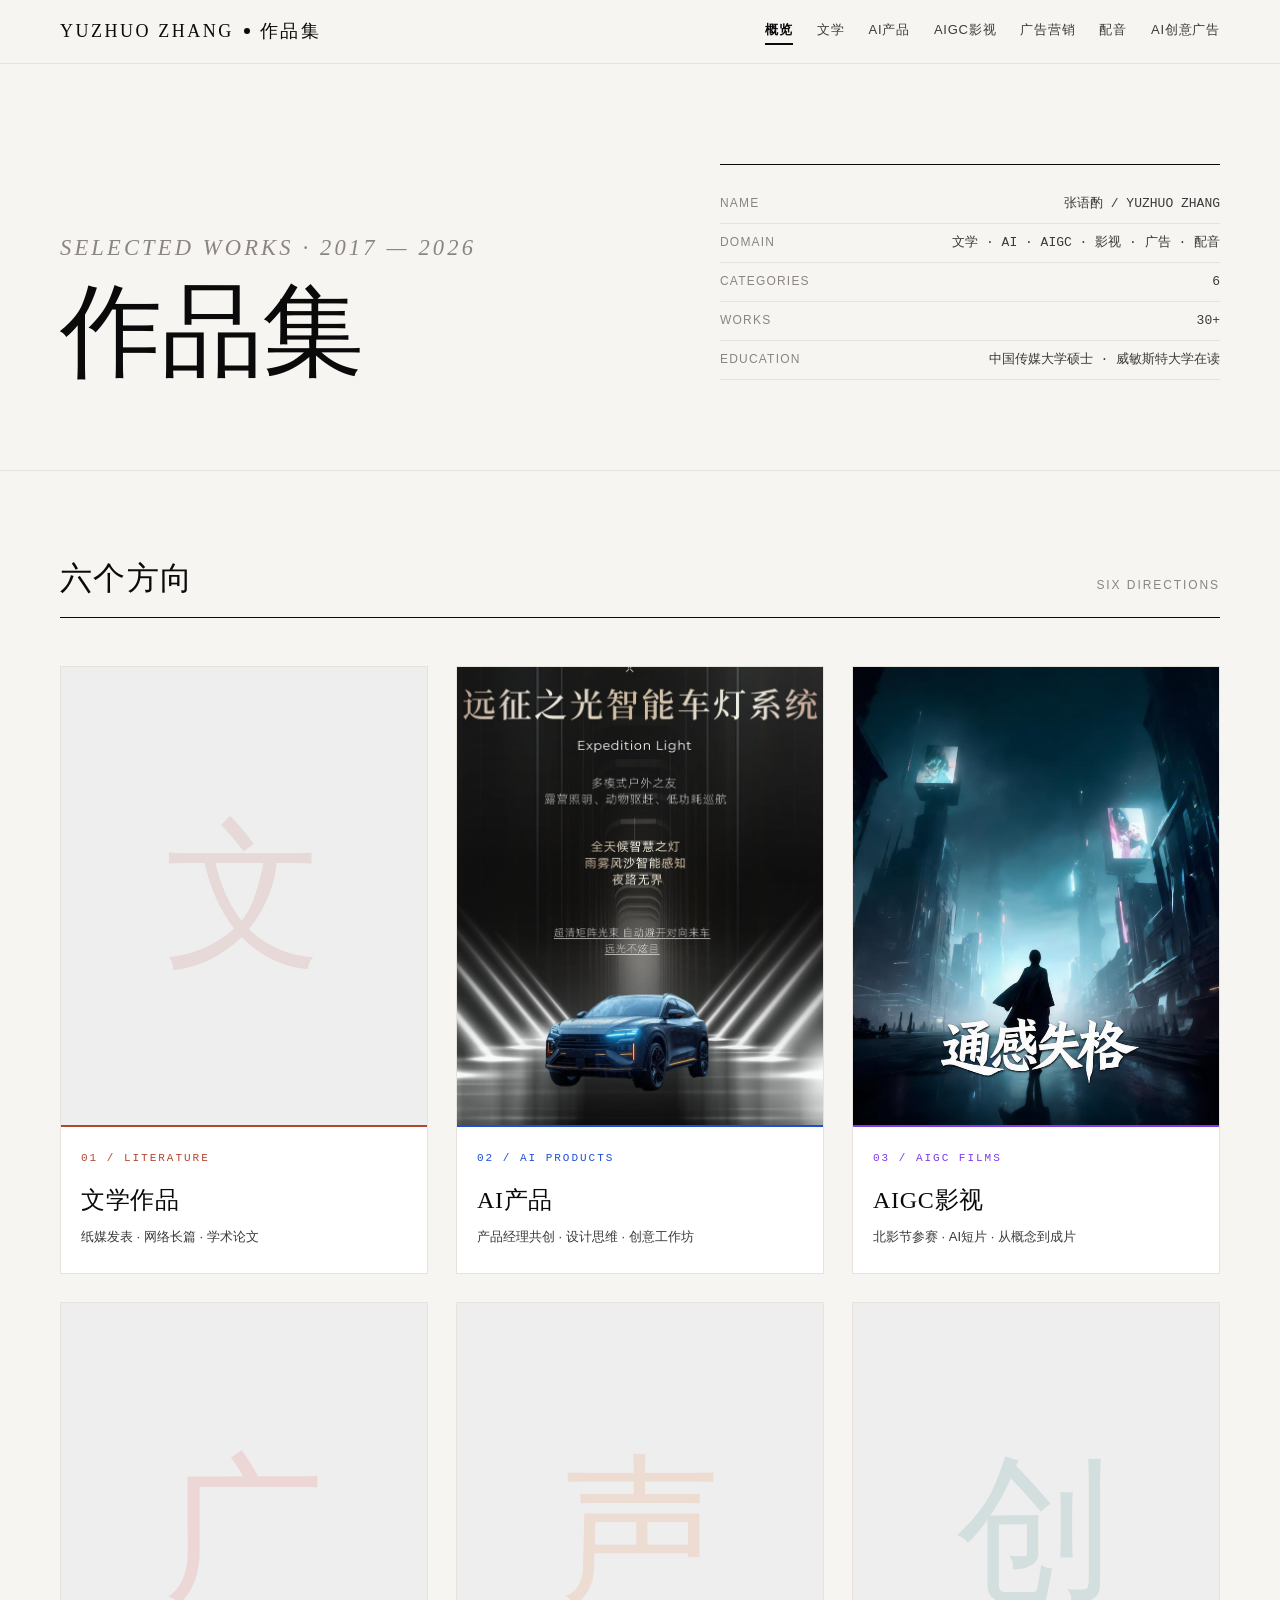
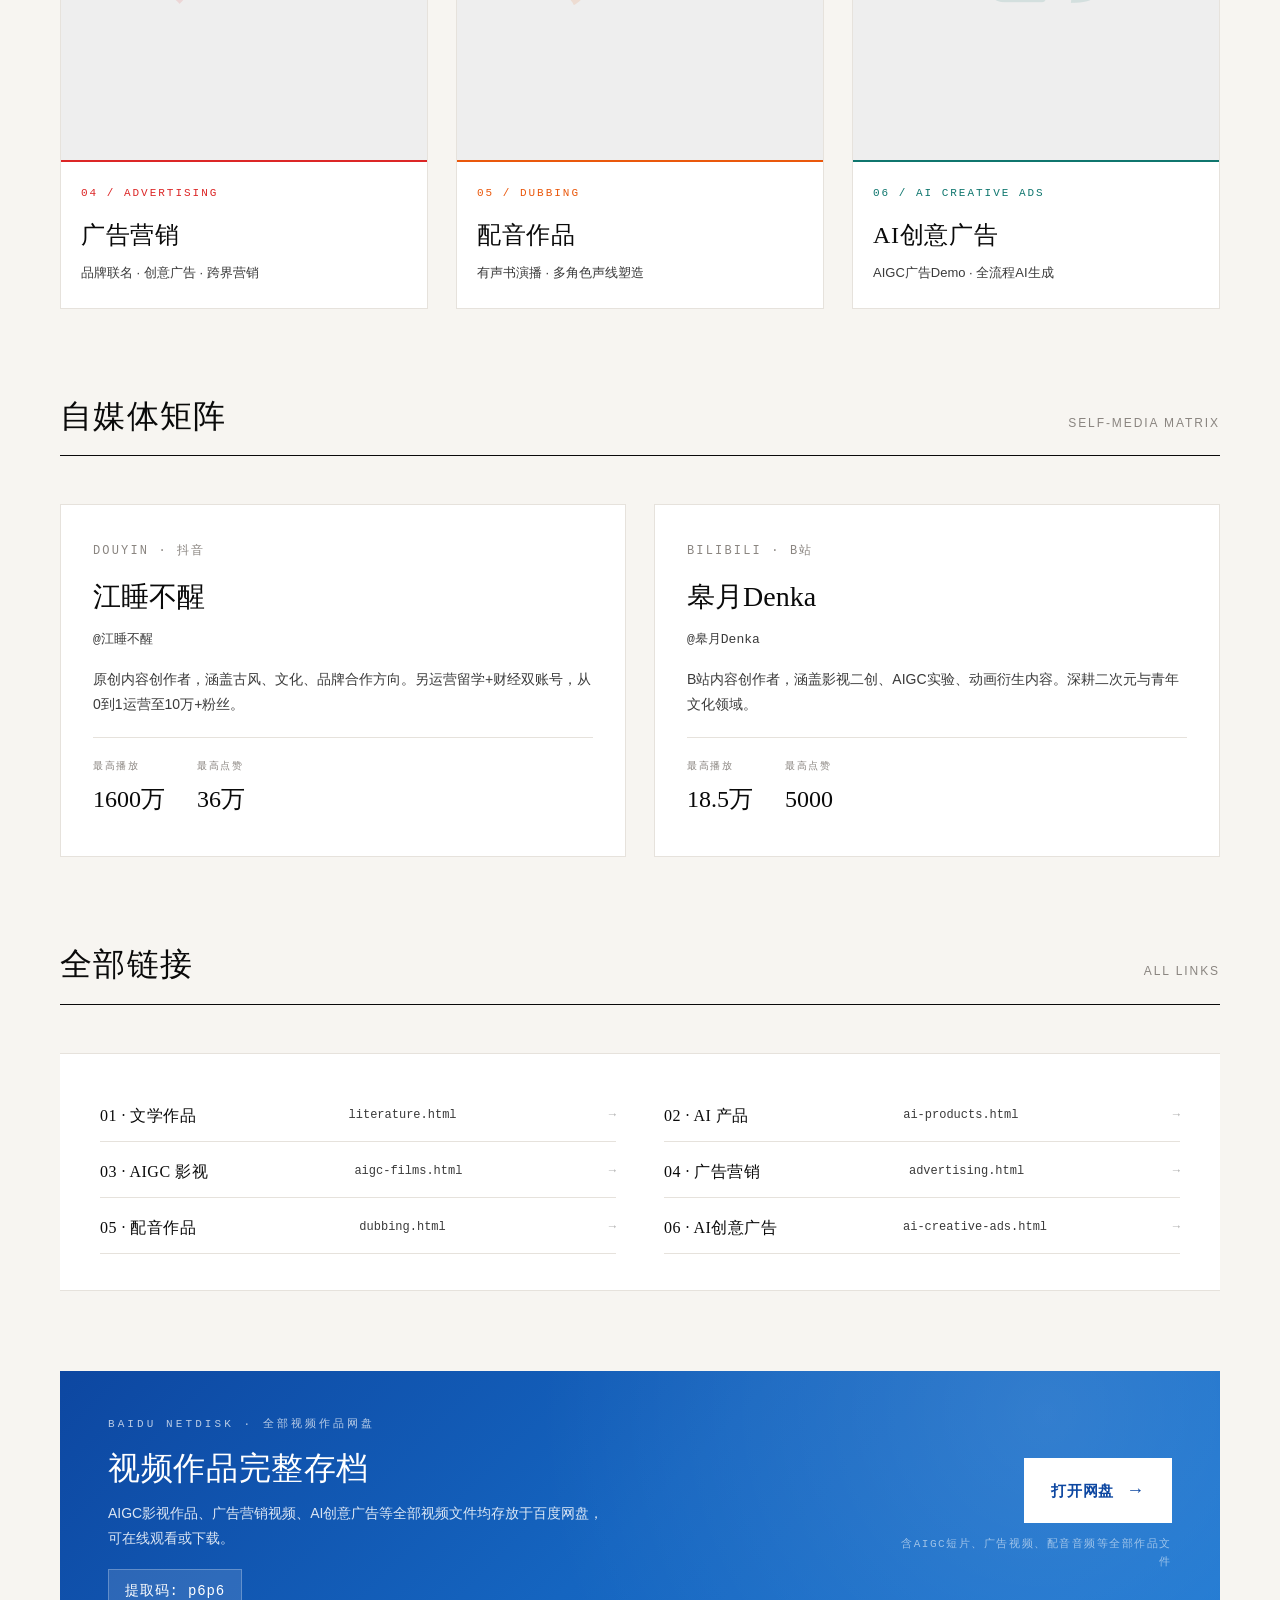
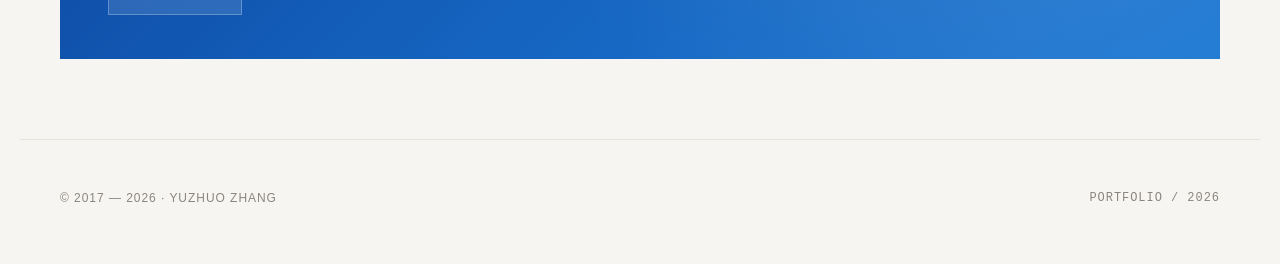
==== commit bd3a0745: "替换其他影视为AI创意广告栏目 - 删除other-films.html（丽痕/您一直在这里/功夫熊猫4二创） - 新建ai-creative-ads.html，展示Dating App创意广告Dem" ====
--- a/index.html
+++ b/index.html
@@ -19,7 +19,7 @@
       <a href="aigc-films.html">AIGC影视</a>
       <a href="advertising.html">广告营销</a>
       <a href="dubbing.html">配音</a>
-      <a href="other-films.html">其他影视</a>
+      <a href="ai-creative-ads.html">AI创意广告</a>
     </div>
   </div>
 </nav>
@@ -93,12 +93,12 @@
         <span class="arrow">&rarr;</span>
       </div>
     </a>
-    <a class="tile reveal" data-c="other" href="other-films.html">
-      <div class="thumb typo"><span class="glyph" style="color:rgba(15,118,110,.12)">影</span></div>
+    <a class="tile reveal" data-c="other" href="ai-creative-ads.html">
+      <div class="thumb typo"><span class="glyph" style="color:rgba(15,118,110,.12)">创</span></div>
       <div class="info">
-        <div class="num">06 / OTHER FILMS</div>
-        <h3>其他影视</h3>
-        <div class="sub-text">衍生短片 · 剧情短片 · 主题宣传片</div>
+        <div class="num">06 / AI CREATIVE ADS</div>
+        <h3>AI创意广告</h3>
+        <div class="sub-text">AIGC广告Demo · 全流程AI生成</div>
         <span class="arrow">&rarr;</span>
       </div>
     </a>
@@ -146,7 +146,7 @@
       <a class="lk" href="aigc-films.html"><span class="name">03 · AIGC 影视</span><span>aigc-films.html</span><span class="arr">&rarr;</span></a>
       <a class="lk" href="advertising.html"><span class="name">04 · 广告营销</span><span>advertising.html</span><span class="arr">&rarr;</span></a>
       <a class="lk" href="dubbing.html"><span class="name">05 · 配音作品</span><span>dubbing.html</span><span class="arr">&rarr;</span></a>
-      <a class="lk" href="other-films.html"><span class="name">06 · 其他影视</span><span>other-films.html</span><span class="arr">&rarr;</span></a>
+      <a class="lk" href="ai-creative-ads.html"><span class="name">06 · AI创意广告</span><span>ai-creative-ads.html</span><span class="arr">&rarr;</span></a>
     </div>
   </div>
 </section>
@@ -156,7 +156,7 @@
     <div class="nd-info">
       <div class="nd-eyebrow">BAIDU NETDISK · 全部视频作品网盘</div>
       <h3>视频作品完整存档</h3>
-      <p>AIGC影视作品、广告营销视频、其他影视作品的所有视频文件均存放于百度网盘，可在线观看或下载。</p>
+      <p>AIGC影视作品、广告营销视频、AI创意广告等全部视频文件均存放于百度网盘，可在线观看或下载。</p>
       <div class="nd-code">提取码: p6p6</div>
     </div>
     <div class="nd-actions">
